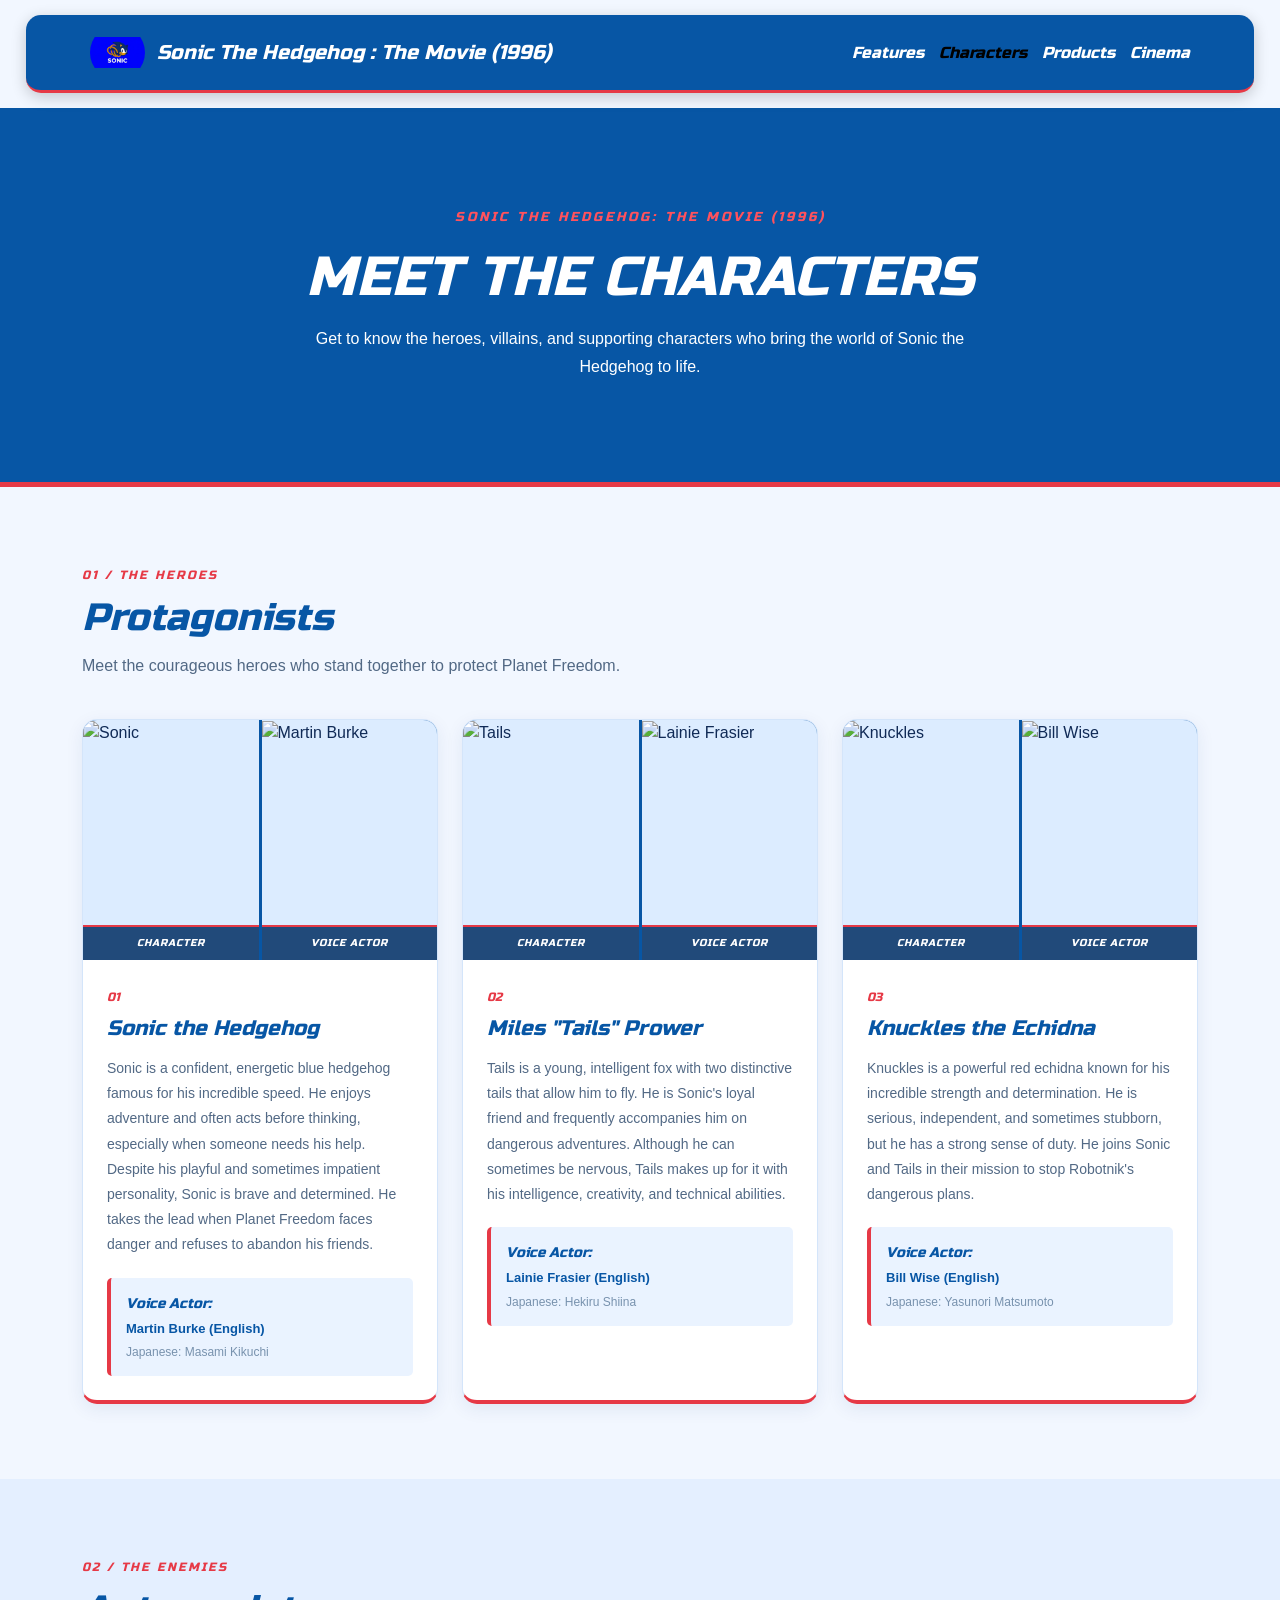
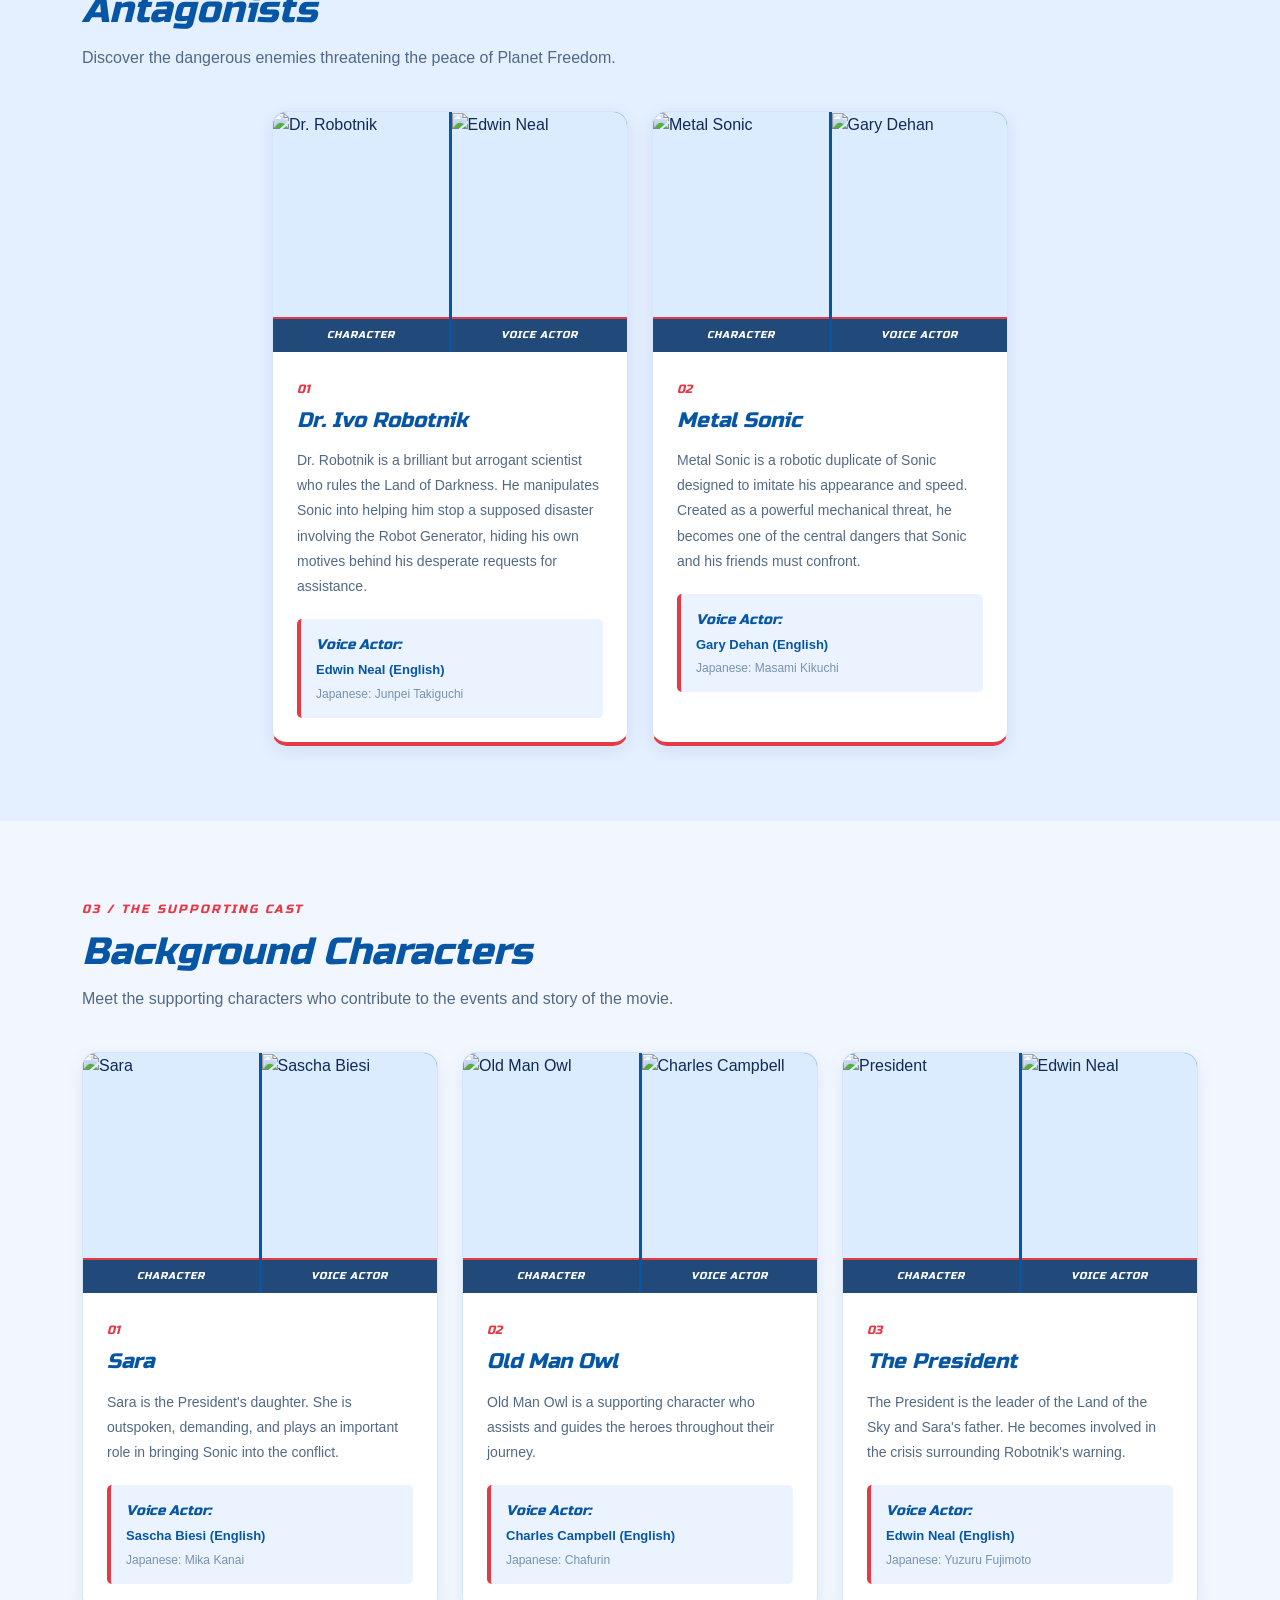
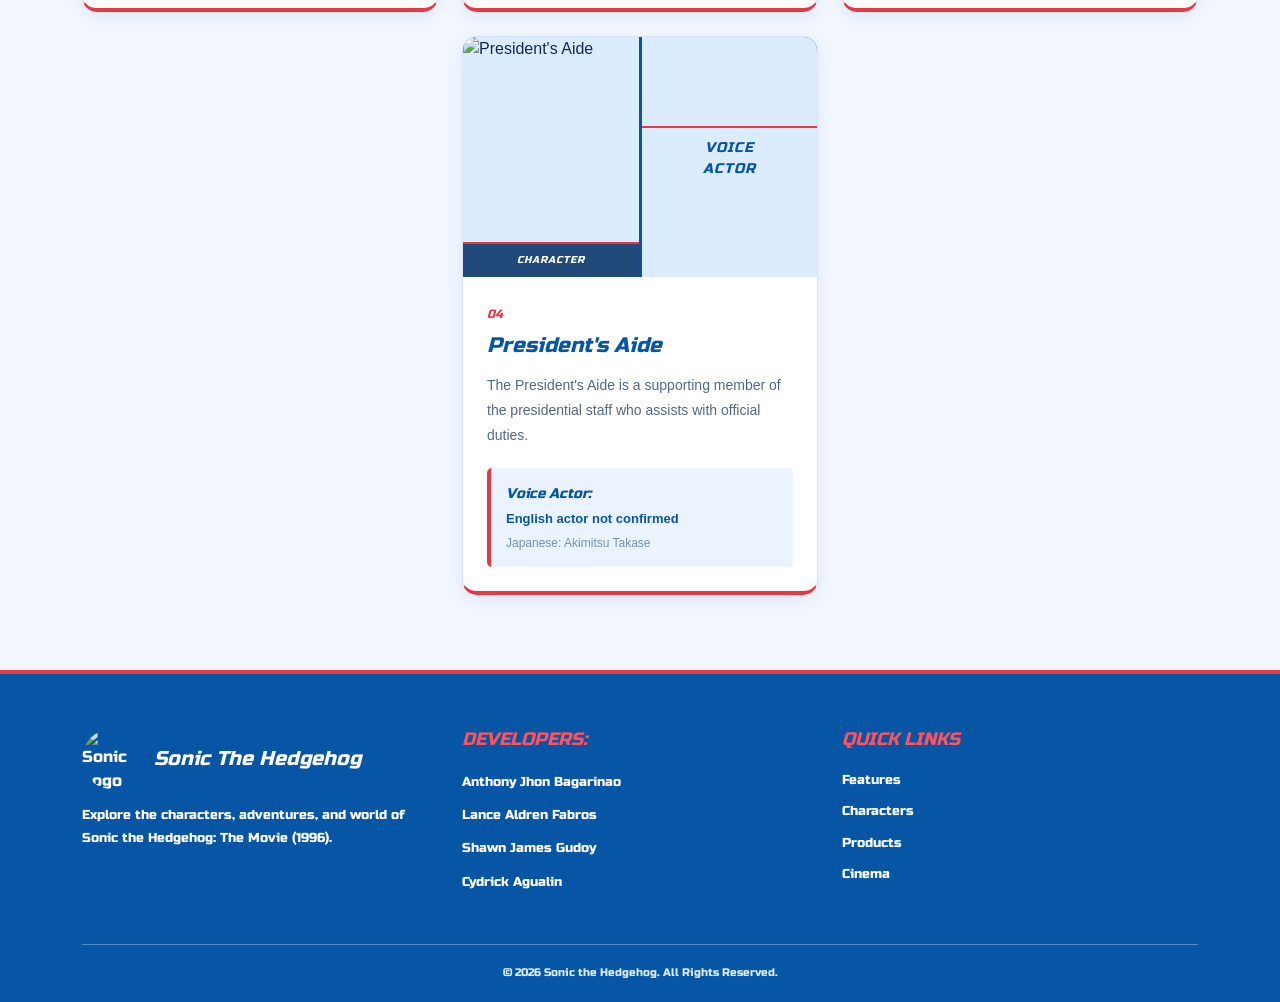
==== WD1L3_BAGARINAO/characters.html @ b0f621b7 "Add files via upload" ====
<!DOCTYPE html>
<html lang="en">

<head>
    <meta charset="UTF-8">
    <meta name="viewport" content="width=device-width, initial-scale=1.0">
    <title>Sonic the Hedgehog - Characters</title>

    <!-- Bootstrap CSS -->
    <link rel="stylesheet" href="rsc/css/bootstrap.min.css">

    <!-- Google Font -->
    <link rel="preconnect" href="https://fonts.googleapis.com">
    <link rel="preconnect" href="https://fonts.gstatic.com" crossorigin>
    <link href="https://fonts.googleapis.com/css2?family=Russo+One&display=swap" rel="stylesheet">

    <!-- External CSS -->
    <link rel="stylesheet" href="rsc/css/style.css">
    <link rel="stylesheet" href="rsc/css/characters.css">
</head>

<body>

    <!-- HEADER -->
    <header class="top-header">
        <nav class="container navbar">

            <!-- Brand Logo and Title -->
            <a class="navbar-brand" href="index.html">
                <img src="media/logo.jpg" class="logo" alt="Sonic Logo">
                <h1>Sonic The Hedgehog : The Movie (1996)</h1>
            </a>

            <!-- Navigation -->
            <ul class="navbar-nav">
                <li><a class="nav-link" href="index.html">Features</a></li>
                <li><a class="nav-link active" href="characters.html">Characters</a></li>
                <li><a class="nav-link" href="products.html">Products</a></li>
                <li><a class="nav-link" href="#cinema">Cinema</a></li>
            </ul>

        </nav>
    </header>


    <!-- HERO -->
    <section class="characters-hero">
        <div class="container">
            <p>SONIC THE HEDGEHOG: THE MOVIE (1996)</p>
            <h1>MEET THE CHARACTERS</h1>
            <p>Get to know the heroes, villains, and supporting characters who bring the world of Sonic the Hedgehog to life.</p>
        </div>
    </section>


    <!-- PROTAGONISTS -->
    <section class="character-section protagonists" id="protagonists">
        <div class="container">
            <div class="section-heading">
                <span>01 / THE HEROES</span>
                <h2>Protagonists</h2>
                <p>Meet the courageous heroes who stand together to protect Planet Freedom.</p>
            </div>

            <div class="row g-4 justify-content-center">

                <!-- SONIC -->
                <div class="col-12 col-md-6 col-lg-4">
                    <div class="character-card">
                        <div class="character-images">
                            <div class="character-image">
                                <img src="rsc/images/characters/sonic.jpg" alt="Sonic">
                                <span>CHARACTER</span>
                            </div>
                            <div class="actor-image">
                                <img src="rsc/images/voice-actors/martin-burke.jpg" alt="Martin Burke">
                                <span>VOICE ACTOR</span>
                            </div>
                        </div>
                        <div class="character-info">
                            <span class="character-number">01</span>
                            <h3>Sonic the Hedgehog</h3>
                            <p>Sonic is a confident, energetic blue hedgehog famous for his incredible speed. He enjoys adventure and often acts before thinking, especially when someone needs his help. Despite his playful and sometimes impatient personality, Sonic is brave and determined. He takes the lead when Planet Freedom faces danger and refuses to abandon his friends.</p>
                            <div class="voice-info">
                                <strong>Voice Actor:</strong>
                                <span>Martin Burke (English)</span>
                                <span class="japanese-voice">Japanese: Masami Kikuchi</span>
                            </div>
                        </div>
                    </div>
                </div>

                <!-- TAILS -->
                <div class="col-12 col-md-6 col-lg-4">
                    <div class="character-card">
                        <div class="character-images">
                            <div class="character-image">
                                <img src="rsc/images/characters/tails.jpg" alt="Tails">
                                <span>CHARACTER</span>
                            </div>
                            <div class="actor-image">
                                <img src="rsc/images/voice-actors/lainie-frasier.jpg" alt="Lainie Frasier">
                                <span>VOICE ACTOR</span>
                            </div>
                        </div>
                        <div class="character-info">
                            <span class="character-number">02</span>
                            <h3>Miles "Tails" Prower</h3>
                            <p>Tails is a young, intelligent fox with two distinctive tails that allow him to fly. He is Sonic's loyal friend and frequently accompanies him on dangerous adventures. Although he can sometimes be nervous, Tails makes up for it with his intelligence, creativity, and technical abilities.</p>
                            <div class="voice-info">
                                <strong>Voice Actor:</strong>
                                <span>Lainie Frasier (English)</span>
                                <span class="japanese-voice">Japanese: Hekiru Shiina</span>
                            </div>
                        </div>
                    </div>
                </div>

                <!-- KNUCKLES -->
                <div class="col-12 col-md-6 col-lg-4">
                    <div class="character-card">
                        <div class="character-images">
                            <div class="character-image">
                                <img src="rsc/images/characters/knuckles.jpg" alt="Knuckles">
                                <span>CHARACTER</span>
                            </div>
                            <div class="actor-image">
                                <img src="rsc/images/voice-actors/bill-wise.jpg" alt="Bill Wise">
                                <span>VOICE ACTOR</span>
                            </div>
                        </div>
                        <div class="character-info">
                            <span class="character-number">03</span>
                            <h3>Knuckles the Echidna</h3>
                            <p>Knuckles is a powerful red echidna known for his incredible strength and determination. He is serious, independent, and sometimes stubborn, but he has a strong sense of duty. He joins Sonic and Tails in their mission to stop Robotnik's dangerous plans.</p>
                            <div class="voice-info">
                                <strong>Voice Actor:</strong>
                                <span>Bill Wise (English)</span>
                                <span class="japanese-voice">Japanese: Yasunori Matsumoto</span>
                            </div>
                        </div>
                    </div>
                </div>

            </div>
        </div>
    </section>


    <!-- ANTAGONISTS -->
    <section class="character-section antagonists" id="antagonists">
        <div class="container">
            <div class="section-heading">
                <span>02 / THE ENEMIES</span>
                <h2>Antagonists</h2>
                <p>Discover the dangerous enemies threatening the peace of Planet Freedom.</p>
            </div>

            <div class="row g-4 justify-content-center">

                <!-- ROBOTNIK -->
                <div class="col-12 col-md-6 col-lg-4">
                    <div class="character-card">
                        <div class="character-images">
                            <div class="character-image">
                                <img src="rsc/images/characters/robotnik.jpg" alt="Dr. Robotnik">
                                <span>CHARACTER</span>
                            </div>
                            <div class="actor-image">
                                <img src="rsc/images/voice-actors/edwin-neal.jpg" alt="Edwin Neal">
                                <span>VOICE ACTOR</span>
                            </div>
                        </div>
                        <div class="character-info">
                            <span class="character-number">01</span>
                            <h3>Dr. Ivo Robotnik</h3>
                            <p>Dr. Robotnik is a brilliant but arrogant scientist who rules the Land of Darkness. He manipulates Sonic into helping him stop a supposed disaster involving the Robot Generator, hiding his own motives behind his desperate requests for assistance.</p>
                            <div class="voice-info">
                                <strong>Voice Actor:</strong>
                                <span>Edwin Neal (English)</span>
                                <span class="japanese-voice">Japanese: Junpei Takiguchi</span>
                            </div>
                        </div>
                    </div>
                </div>

                <!-- METAL SONIC -->
                <div class="col-12 col-md-6 col-lg-4">
                    <div class="character-card">
                        <div class="character-images">
                            <div class="character-image">
                                <img src="rsc/images/characters/metal-sonic.jpg" alt="Metal Sonic">
                                <span>CHARACTER</span>
                            </div>
                            <div class="actor-image">
                                <img src="rsc/images/voice-actors/gary-dehan.jpg" alt="Gary Dehan">
                                <span>VOICE ACTOR</span>
                            </div>
                        </div>
                        <div class="character-info">
                            <span class="character-number">02</span>
                            <h3>Metal Sonic</h3>
                            <p>Metal Sonic is a robotic duplicate of Sonic designed to imitate his appearance and speed. Created as a powerful mechanical threat, he becomes one of the central dangers that Sonic and his friends must confront.</p>
                            <div class="voice-info">
                                <strong>Voice Actor:</strong>
                                <span>Gary Dehan (English)</span>
                                <span class="japanese-voice">Japanese: Masami Kikuchi</span>
                            </div>
                        </div>
                    </div>
                </div>

            </div>
        </div>
    </section>


    <!-- BACKGROUND CHARACTERS -->
    <section class="character-section background-characters" id="background-characters">
        <div class="container">
            <div class="section-heading">
                <span>03 / THE SUPPORTING CAST</span>
                <h2>Background Characters</h2>
                <p>Meet the supporting characters who contribute to the events and story of the movie.</p>
            </div>

            <div class="row g-4 justify-content-center">

                <!-- SARA -->
                <div class="col-12 col-md-6 col-lg-4">
                    <div class="character-card">
                        <div class="character-images">
                            <div class="character-image">
                                <img src="rsc/images/characters/sara.jpg" alt="Sara">
                                <span>CHARACTER</span>
                            </div>
                            <div class="actor-image">
                                <img src="rsc/images/voice-actors/sascha-biesi.jpg" alt="Sascha Biesi">
                                <span>VOICE ACTOR</span>
                            </div>
                        </div>
                        <div class="character-info">
                            <span class="character-number">01</span>
                            <h3>Sara</h3>
                            <p>Sara is the President's daughter. She is outspoken, demanding, and plays an important role in bringing Sonic into the conflict.</p>
                            <div class="voice-info">
                                <strong>Voice Actor:</strong>
                                <span>Sascha Biesi (English)</span>
                                <span class="japanese-voice">Japanese: Mika Kanai</span>
                            </div>
                        </div>
                    </div>
                </div>

                <!-- OLD MAN OWL -->
                <div class="col-12 col-md-6 col-lg-4">
                    <div class="character-card">
                        <div class="character-images">
                            <div class="character-image">
                                <img src="rsc/images/characters/old-man-owl.jpg" alt="Old Man Owl">
                                <span>CHARACTER</span>
                            </div>
                            <div class="actor-image">
                                <img src="rsc/images/voice-actors/charles-campbell.jpg" alt="Charles Campbell">
                                <span>VOICE ACTOR</span>
                            </div>
                        </div>
                        <div class="character-info">
                            <span class="character-number">02</span>
                            <h3>Old Man Owl</h3>
                            <p>Old Man Owl is a supporting character who assists and guides the heroes throughout their journey.</p>
                            <div class="voice-info">
                                <strong>Voice Actor:</strong>
                                <span>Charles Campbell (English)</span>
                                <span class="japanese-voice">Japanese: Chafurin</span>
                            </div>
                        </div>
                    </div>
                </div>

                <!-- PRESIDENT -->
                <div class="col-12 col-md-6 col-lg-4">
                    <div class="character-card">
                        <div class="character-images">
                            <div class="character-image">
                                <img src="rsc/images/characters/president.jpg" alt="President">
                                <span>CHARACTER</span>
                            </div>
                            <div class="actor-image">
                                <img src="rsc/images/voice-actors/edwin-neal.jpg" alt="Edwin Neal">
                                <span>VOICE ACTOR</span>
                            </div>
                        </div>
                        <div class="character-info">
                            <span class="character-number">03</span>
                            <h3>The President</h3>
                            <p>The President is the leader of the Land of the Sky and Sara's father. He becomes involved in the crisis surrounding Robotnik's warning.</p>
                            <div class="voice-info">
                                <strong>Voice Actor:</strong>
                                <span>Edwin Neal (English)</span>
                                <span class="japanese-voice">Japanese: Yuzuru Fujimoto</span>
                            </div>
                        </div>
                    </div>
                </div>

                <!-- PRESIDENT'S AIDE -->
                <div class="col-12 col-md-6 col-lg-4">
                    <div class="character-card">
                        <div class="character-images">
                            <div class="character-image">
                                <img src="rsc/images/characters/presidents-aide.jpg" alt="President's Aide">
                                <span>CHARACTER</span>
                            </div>
                            <div class="actor-image actor-placeholder">
                                <span class="no-image">VOICE<br>ACTOR</span>
                            </div>
                        </div>
                        <div class="character-info">
                            <span class="character-number">04</span>
                            <h3>President's Aide</h3>
                            <p>The President's Aide is a supporting member of the presidential staff who assists with official duties.</p>
                            <div class="voice-info">
                                <strong>Voice Actor:</strong>
                                <span>English actor not confirmed</span>
                                <span class="japanese-voice">Japanese: Akimitsu Takase</span>
                            </div>
                        </div>
                    </div>
                </div>

            </div>
        </div>
    </section>


    <!-- FOOTER -->
    <footer class="site-footer">
        <div class="container">
            <div class="row g-4">

                <!-- WEBSITE BRAND -->
                <div class="col-12 col-md-4 footer-columns">
                    <div class="footer-brand">
                        <img src="media/logo2.jpg" class="footer-logo" alt="Sonic Logo">
                        <h1>Sonic The Hedgehog</h1>
                    </div>
                    <p>Explore the characters, adventures, and world of Sonic the Hedgehog: The Movie (1996).</p>
                </div>

                <!-- DEVELOPERS -->
                <div class="col-12 col-md-4 footer-columns dev">
                    <h3>DEVELOPERS:</h3>
                    <p>Anthony Jhon Bagarinao</p>
                    <p>Lance Aldren Fabros</p>
                    <p>Shawn James Gudoy</p>
                    <p>Cydrick Agualin</p>
                </div>

                <!-- QUICK LINKS -->
                <div class="col-12 col-md-4 footer-columns">
                    <h3>QUICK LINKS</h3>
                    <a href="index.html">Features</a>
                    <a href="characters.html">Characters</a>
                    <a href="products.html">Products</a>
                    <a href="#cinema">Cinema</a>
                </div>

            </div>

            <div class="footer-bottom">
                <p>&copy; 2026 Sonic the Hedgehog. All Rights Reserved.</p>
            </div>
        </div>
    </footer>

    <script src="rsc/js/bootstrap.bundle.min.js"></script>

</body>
</html>
---- WD1L3_BAGARINAO/rsc/css/style.css ----
/* GENERAL SETTINGS */
* {
    margin: 0;
    padding: 0;
    box-sizing: border-box;
}

body {
    font-family: Arial, Helvetica, sans-serif;
    background-color: #f2f7ff;
    color: #102a56;
}

/* HEADER */
.top-header {
    position: sticky;
    top: 15px;
    z-index: 1000;
    width: 96%;
    margin: 15px auto;
    background: #0756a5;
    border-radius: 15px;
    border-bottom: 3px solid #e63946;
    box-shadow: 0 4px 15px rgba(0, 0, 0, 0.2);
}

.top-header .navbar {
    display: flex;
    justify-content: space-between;
    align-items: center;
    padding: 10px 20px;
}

/* BRAND */
.top-header .navbar-brand {
    display: flex;
    align-items: center;
    gap: 12px;
    margin: 0;
    padding: 0;
    color: #ffffff;
    text-decoration: none;
    white-space: normal;
}

.top-header .navbar-brand h1 {
    font-family: 'Russo One', sans-serif;
    font-size: 20px;
    font-style: italic;
    font-weight: normal;
    margin: 0;
}

.logo {
    display: block;
    width: 55px;
    height: 55px;
    object-fit: contain;
    border-radius: 50%;
    flex-shrink: 0;
}

/* NAVIGATION */
.navbar-nav {
    display: flex;
    flex-direction: row;
    align-items: center;
    gap: 15px;
    margin: 0;
    padding: 0;
    list-style: none;
    font-family: 'Russo One', sans-serif;
}

.nav-link {
    color: #ffffff;
    font-style: italic;
    font-weight: normal;
    text-decoration: none;
    transition: 0.3s;
}

.nav-link:hover,
.nav-link.active {
    color: #ff525d;
}

/* FOOTER */
.site-footer {
    padding: 55px 0 20px;
    background: #0756a5;
    border-top: 4px solid #e63946;
    color: #ffffff;
    font-family: 'Russo One', sans-serif;
}

.footer-brand {
    display: flex;
    align-items: center;
    gap: 12px;
    margin-bottom: 15px;
}

.footer-logo {
    display: block;
    width: 60px;
    height: 60px;
    object-fit: contain;
    border-radius: 50%;
    flex-shrink: 0;
}

.footer-brand h1 {
    color: #ffffff;
    font-size: 20px;
    font-style: italic;
    font-weight: normal;
    margin: 0;
}

.footer-columns h3 {
    color: #ff525d;
    font-size: 18px;
    font-style: italic;
    font-weight: normal;
    margin-bottom: 20px;
}

.footer-columns p {
    color: #ffffff;
    font-size: 13px;
    line-height: 1.8;
    margin-bottom: 10px;
}

.footer-columns a {
    display: block;
    width: fit-content;
    color: #ffffff;
    font-size: 13px;
    text-decoration: none;
    margin-bottom: 12px;
    transition: 0.3s;
}

.footer-columns a:hover {
    color: #ff525d;
}

.footer-bottom {
    margin-top: 40px;
    padding-top: 20px;
    border-top: 1px solid rgba(255, 255, 255, 0.3);
    text-align: center;
}

.footer-bottom p {
    color: #dcecff;
    font-size: 11px;
    margin: 0;
}

/* RESPONSIVE HEADER AND FOOTER */
@media (max-width: 767px) {
    .top-header .navbar {
        flex-direction: column;
        gap: 12px;
    }

    .top-header .navbar-brand h1 {
        font-size: 16px;
        text-align: center;
    }

    .logo {
        width: 45px;
        height: 45px;
    }

    .navbar-nav {
        flex-wrap: wrap;
        justify-content: center;
        gap: 8px 15px;
    }

    .nav-link {
        font-size: 12px;
    }

    .footer-columns {
        text-align: center;
    }

    .footer-brand {
        justify-content: center;
    }

    .footer-columns a {
        margin-left: auto;
        margin-right: auto;
    }
}
---- WD1L3_BAGARINAO/rsc/css/characters.css ----
/* HERO */
.characters-hero {
    padding: 100px 20px;
    text-align: center;
    background: #0756a5;
    border-bottom: 5px solid #e63946;
    color: #ffffff;
}

.characters-hero p:first-child {
    color: #ff525d;
    font-family: 'Russo One', sans-serif;
    font-size: 13px;
    font-style: italic;
    font-weight: normal;
    letter-spacing: 3px;
}

.characters-hero h1 {
    font-family: 'Russo One', sans-serif;
    font-size: clamp(32px, 5vw, 55px);
    font-style: italic;
    font-weight: normal;
    margin: 15px 0;
}

.characters-hero p:last-child {
    max-width: 650px;
    margin: auto;
    line-height: 1.8;
}

/* SECTIONS */
.character-section {
    padding: 75px 0;
}

.protagonists,
.background-characters {
    background: #f2f7ff;
}

.antagonists {
    background: #e4efff;
}

/* SECTION HEADINGS */
.section-heading {
    margin-bottom: 40px;
}

.section-heading span {
    color: #e63946;
    font-family: 'Russo One', sans-serif;
    font-size: 12px;
    font-style: italic;
    font-weight: normal;
    letter-spacing: 2px;
}

.section-heading h2 {
    color: #0756a5;
    font-family: 'Russo One', sans-serif;
    font-size: 38px;
    font-style: italic;
    font-weight: normal;
    margin: 10px 0;
}

.section-heading p {
    color: #526985;
    max-width: 600px;
    line-height: 1.7;
}

/* CARDS */
.character-card {
    height: 100%;
    overflow: hidden;
    background: #ffffff;
    border: 1px solid #d4e5fa;
    border-bottom: 4px solid #e63946;
    border-radius: 15px;
    box-shadow: 0 5px 18px rgba(7, 56, 111, 0.08);
    transition: 0.3s;
}

.character-card:hover {
    transform: translateY(-6px);
    box-shadow: 0 12px 25px rgba(7, 56, 111, 0.15);
}

/* IMAGES */
.character-images {
    display: grid;
    grid-template-columns: 1fr 1fr;
    gap: 3px;
    height: 240px;
    background: #0756a5;
}

.character-image,
.actor-image {
    position: relative;
    min-width: 0;
    overflow: hidden;
    background: #dcecff;
}

.character-image img,
.actor-image img {
    width: 100%;
    height: 100%;
    object-fit: cover;
    transition: 0.3s;
}

.character-card:hover img {
    transform: scale(1.05);
}

.character-image span,
.actor-image span {
    position: absolute;
    bottom: 0;
    left: 0;
    width: 100%;
    padding: 9px 5px;
    text-align: center;
    background: rgba(7, 52, 104, 0.88);
    border-top: 2px solid #e63946;
    color: #ffffff;
    font-family: 'Russo One', sans-serif;
    font-size: 10px;
    font-style: italic;
    font-weight: normal;
    letter-spacing: 1px;
}

/* MISSING IMAGE */
.actor-placeholder {
    display: flex;
    justify-content: center;
    align-items: center;
}

.actor-placeholder .no-image {
    position: static;
    background: none;
    color: #0756a5;
    font-family: 'Russo One', sans-serif;
    font-size: 14px;
    font-style: italic;
    text-align: center;
}

/* INFORMATION */
.character-info {
    padding: 24px;
}

.character-number {
    color: #e63946;
    font-family: 'Russo One', sans-serif;
    font-size: 12px;
    font-style: italic;
    font-weight: normal;
}

.character-info h3 {
    color: #0756a5;
    font-family: 'Russo One', sans-serif;
    font-size: 21px;
    font-style: italic;
    font-weight: normal;
    margin: 8px 0 15px;
}

.character-info > p {
    color: #526985;
    font-size: 14px;
    line-height: 1.8;
    margin-bottom: 20px;
}

/* VOICE ACTOR */
.voice-info {
    display: flex;
    flex-direction: column;
    gap: 5px;
    padding: 15px;
    background: #eaf3ff;
    border-left: 4px solid #e63946;
    border-radius: 5px;
    font-size: 13px;
}

.voice-info strong {
    color: #0756a5;
    font-family: 'Russo One', sans-serif;
    font-size: 14px;
    font-style: italic;
    font-weight: normal;
}

.voice-info > span {
    color: #0756a5;
    font-weight: 700;
}

.voice-info .japanese-voice {
    color: #7892ae;
    font-size: 12px;
    font-weight: 500;
}

/* RESPONSIVE */
@media (max-width: 767px) {
    .characters-hero {
        padding: 70px 20px;
    }

    .characters-hero h1 {
        font-size: 32px;
    }

    .character-section {
        padding: 50px 0;
    }

    .section-heading h2 {
        font-size: 30px;
    }

    .character-images {
        height: 230px;
    }

    .character-info h3 {
        font-size: 19px;
    }
}
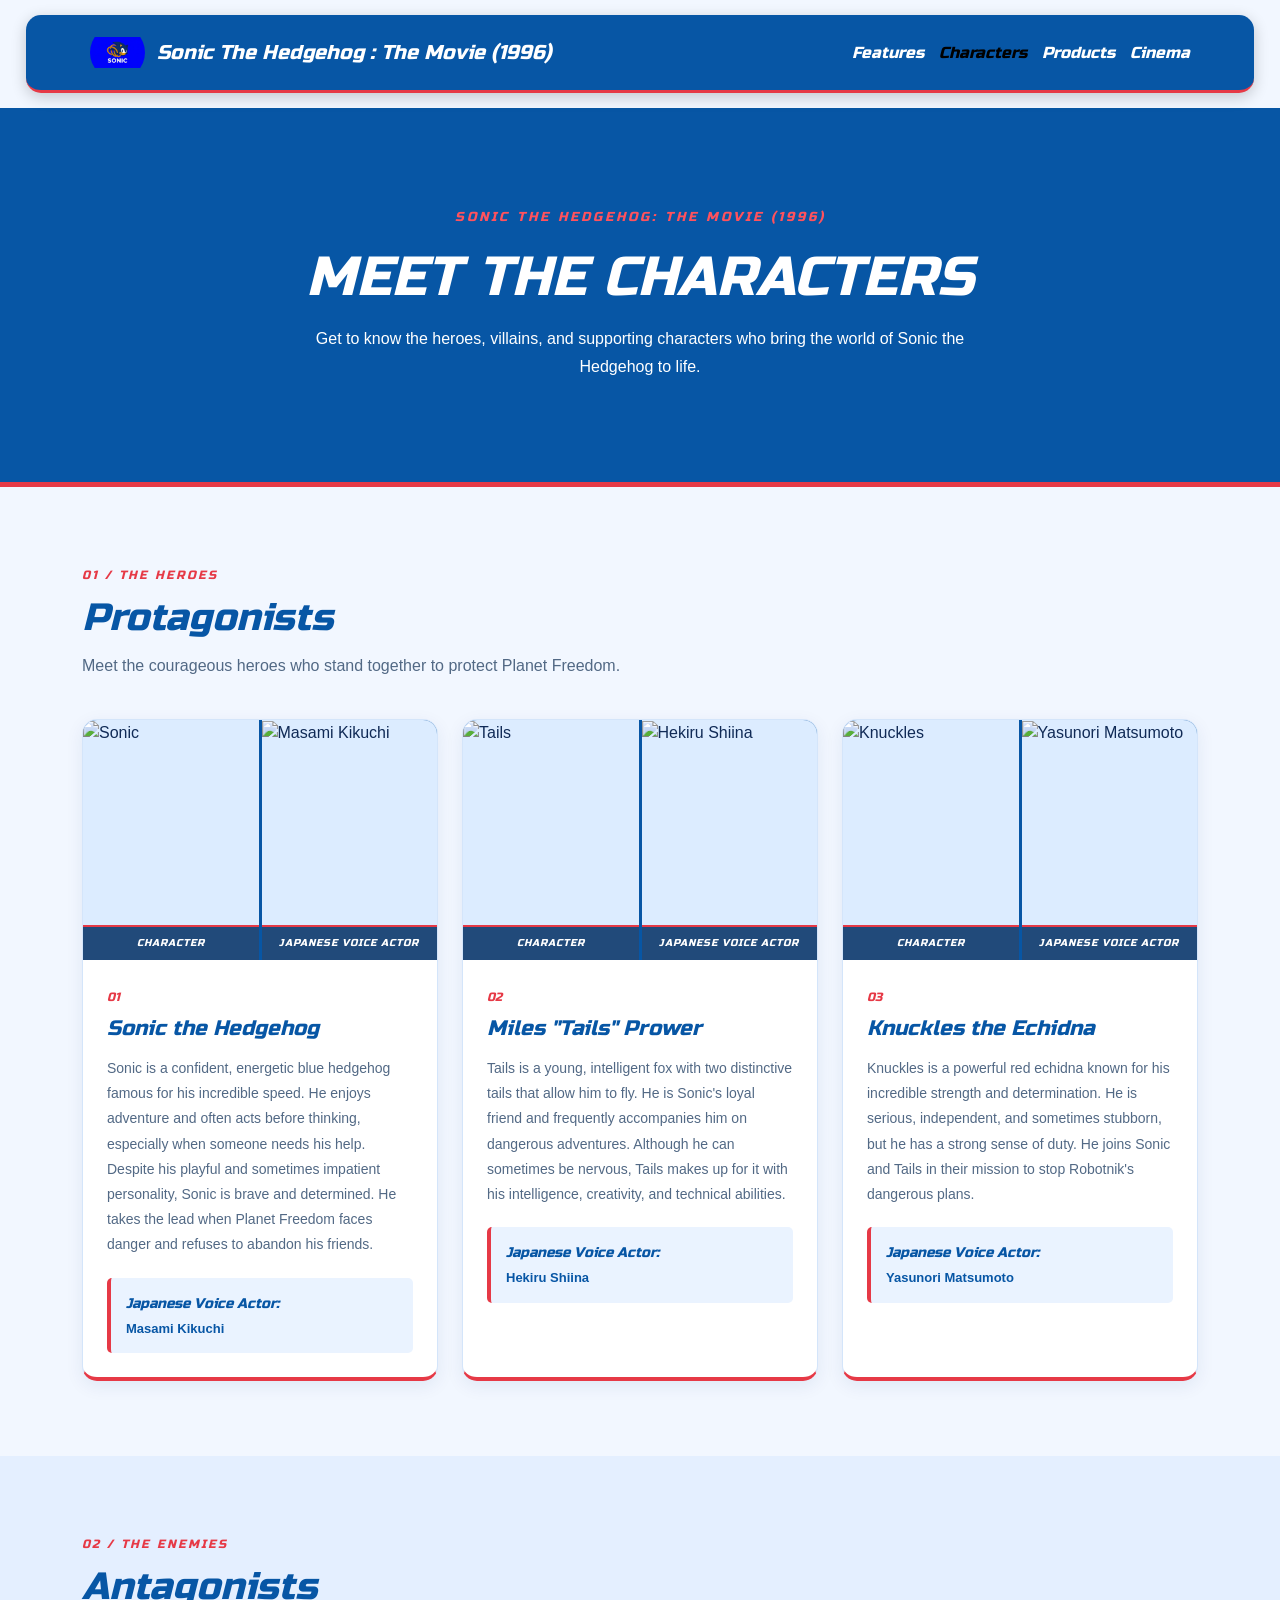
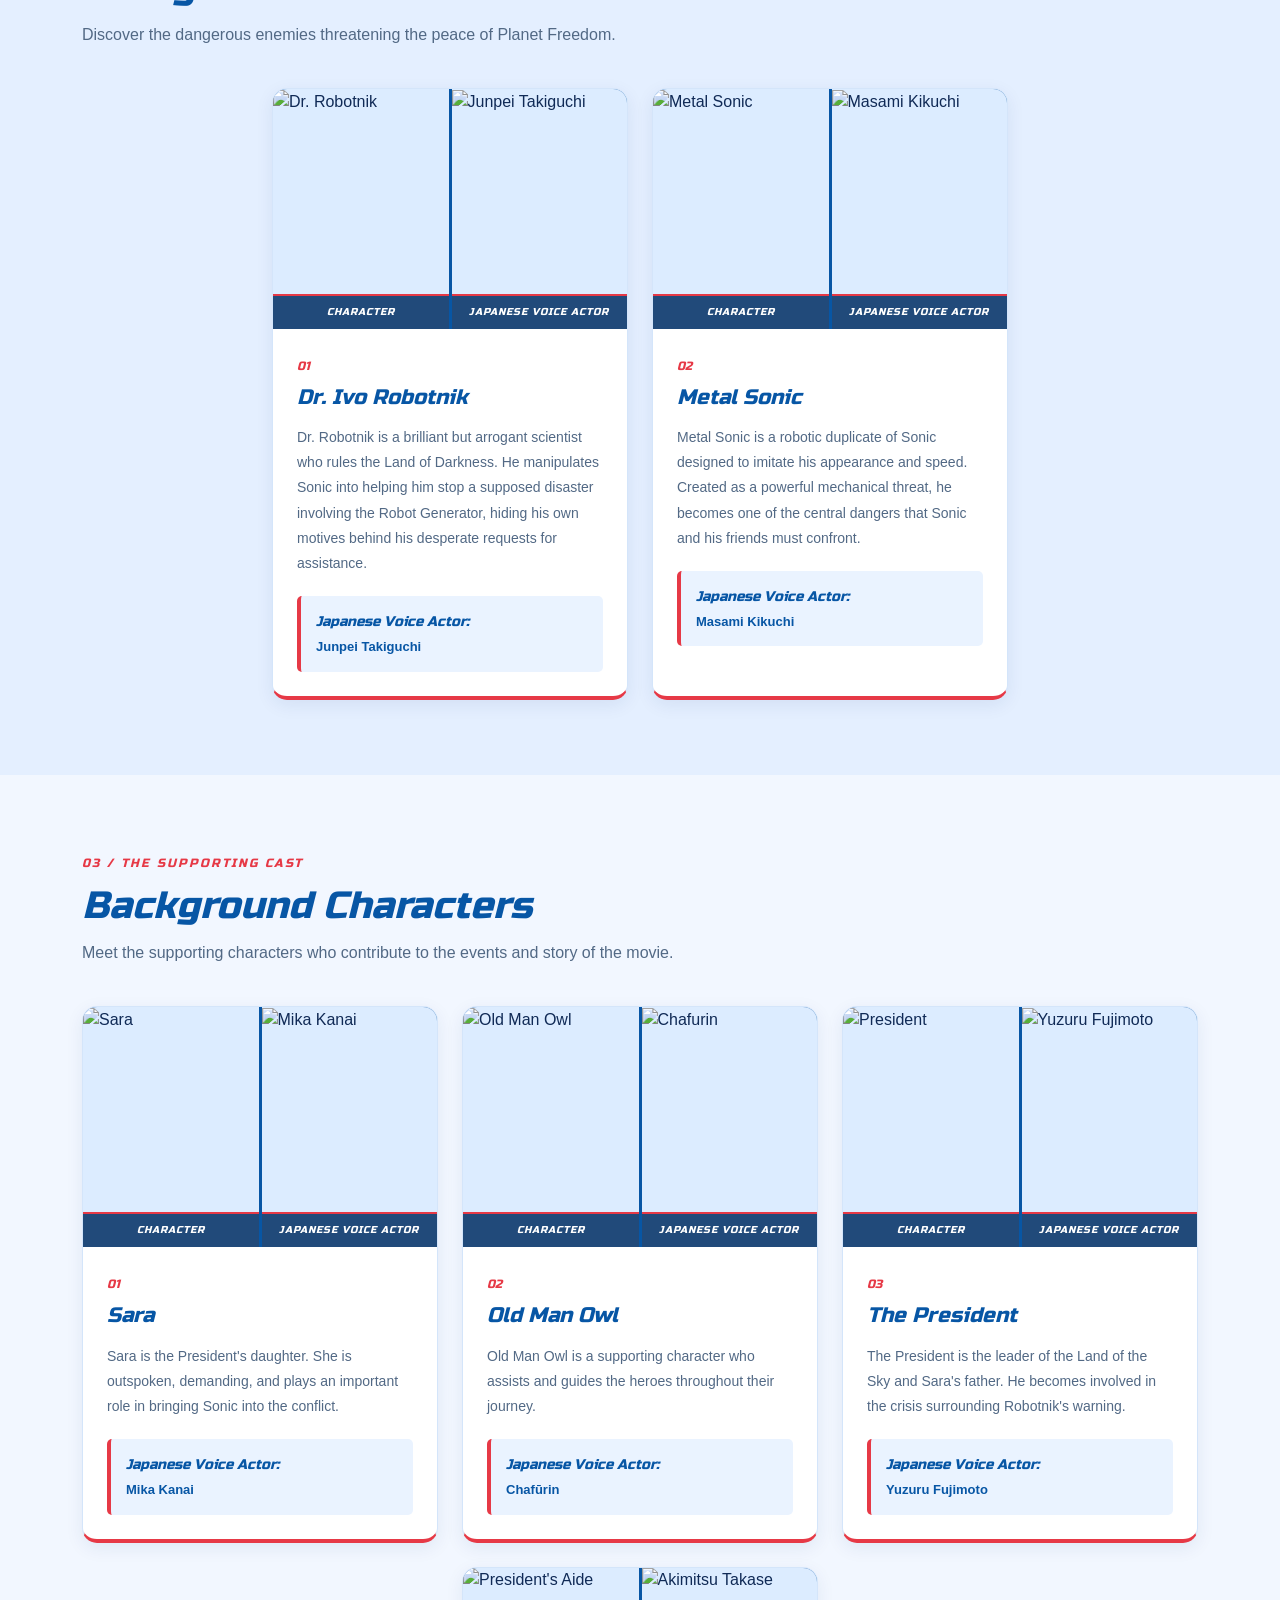
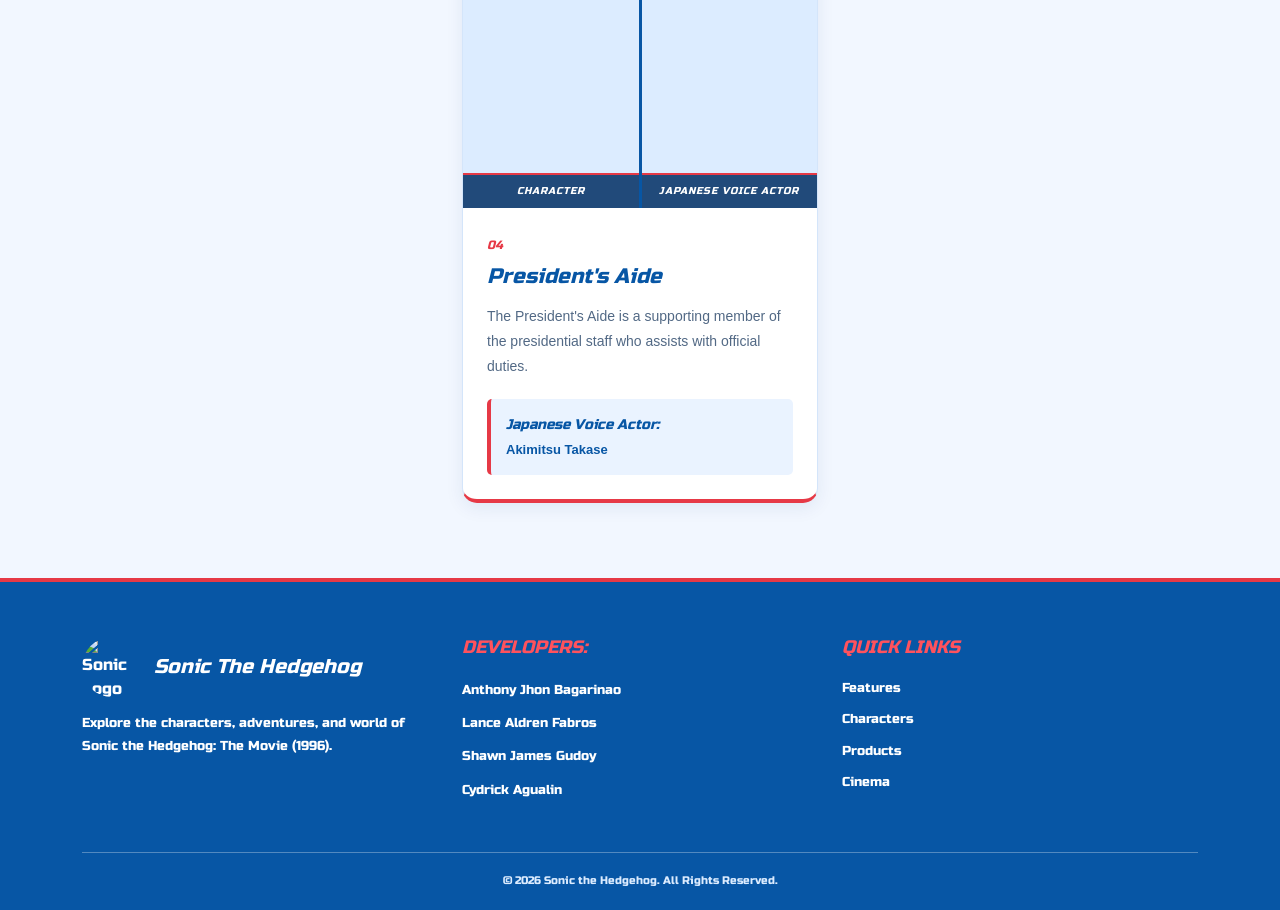
==== commit ad0fc685: "Update characters.html" ====
--- a/WD1L3_BAGARINAO/characters.html
+++ b/WD1L3_BAGARINAO/characters.html
@@ -1,4 +1,3 @@
-
 <!DOCTYPE html>
 <html lang="en">
 
@@ -74,8 +73,8 @@
                                 <span>CHARACTER</span>
                             </div>
                             <div class="actor-image">
-                                <img src="rsc/images/voice-actors/martin-burke.jpg" alt="Martin Burke">
-                                <span>VOICE ACTOR</span>
+                                <img src="rsc/images/voice-actors/masami-kikuchi.jpg" alt="Masami Kikuchi">
+                                <span>JAPANESE VOICE ACTOR</span>
                             </div>
                         </div>
                         <div class="character-info">
@@ -83,9 +82,8 @@
                             <h3>Sonic the Hedgehog</h3>
                             <p>Sonic is a confident, energetic blue hedgehog famous for his incredible speed. He enjoys adventure and often acts before thinking, especially when someone needs his help. Despite his playful and sometimes impatient personality, Sonic is brave and determined. He takes the lead when Planet Freedom faces danger and refuses to abandon his friends.</p>
                             <div class="voice-info">
-                                <strong>Voice Actor:</strong>
-                                <span>Martin Burke (English)</span>
-                                <span class="japanese-voice">Japanese: Masami Kikuchi</span>
+                                <strong>Japanese Voice Actor:</strong>
+                                <span>Masami Kikuchi</span>
                             </div>
                         </div>
                     </div>
@@ -100,8 +98,8 @@
                                 <span>CHARACTER</span>
                             </div>
                             <div class="actor-image">
-                                <img src="rsc/images/voice-actors/lainie-frasier.jpg" alt="Lainie Frasier">
-                                <span>VOICE ACTOR</span>
+                                <img src="rsc/images/voice-actors/hekiru-shiina.jpg" alt="Hekiru Shiina">
+                                <span>JAPANESE VOICE ACTOR</span>
                             </div>
                         </div>
                         <div class="character-info">
@@ -109,9 +107,8 @@
                             <h3>Miles "Tails" Prower</h3>
                             <p>Tails is a young, intelligent fox with two distinctive tails that allow him to fly. He is Sonic's loyal friend and frequently accompanies him on dangerous adventures. Although he can sometimes be nervous, Tails makes up for it with his intelligence, creativity, and technical abilities.</p>
                             <div class="voice-info">
-                                <strong>Voice Actor:</strong>
-                                <span>Lainie Frasier (English)</span>
-                                <span class="japanese-voice">Japanese: Hekiru Shiina</span>
+                                <strong>Japanese Voice Actor:</strong>
+                                <span>Hekiru Shiina</span>
                             </div>
                         </div>
                     </div>
@@ -126,8 +123,8 @@
                                 <span>CHARACTER</span>
                             </div>
                             <div class="actor-image">
-                                <img src="rsc/images/voice-actors/bill-wise.jpg" alt="Bill Wise">
-                                <span>VOICE ACTOR</span>
+                                <img src="rsc/images/voice-actors/yasunori-matsumoto.jpg" alt="Yasunori Matsumoto">
+                                <span>JAPANESE VOICE ACTOR</span>
                             </div>
                         </div>
                         <div class="character-info">
@@ -135,9 +132,8 @@
                             <h3>Knuckles the Echidna</h3>
                             <p>Knuckles is a powerful red echidna known for his incredible strength and determination. He is serious, independent, and sometimes stubborn, but he has a strong sense of duty. He joins Sonic and Tails in their mission to stop Robotnik's dangerous plans.</p>
                             <div class="voice-info">
-                                <strong>Voice Actor:</strong>
-                                <span>Bill Wise (English)</span>
-                                <span class="japanese-voice">Japanese: Yasunori Matsumoto</span>
+                                <strong>Japanese Voice Actor:</strong>
+                                <span>Yasunori Matsumoto</span>
                             </div>
                         </div>
                     </div>
@@ -168,8 +164,8 @@
                                 <span>CHARACTER</span>
                             </div>
                             <div class="actor-image">
-                                <img src="rsc/images/voice-actors/edwin-neal.jpg" alt="Edwin Neal">
-                                <span>VOICE ACTOR</span>
+                                <img src="rsc/images/voice-actors/junpei-takiguchi.jpg" alt="Junpei Takiguchi">
+                                <span>JAPANESE VOICE ACTOR</span>
                             </div>
                         </div>
                         <div class="character-info">
@@ -177,9 +173,8 @@
                             <h3>Dr. Ivo Robotnik</h3>
                             <p>Dr. Robotnik is a brilliant but arrogant scientist who rules the Land of Darkness. He manipulates Sonic into helping him stop a supposed disaster involving the Robot Generator, hiding his own motives behind his desperate requests for assistance.</p>
                             <div class="voice-info">
-                                <strong>Voice Actor:</strong>
-                                <span>Edwin Neal (English)</span>
-                                <span class="japanese-voice">Japanese: Junpei Takiguchi</span>
+                                <strong>Japanese Voice Actor:</strong>
+                                <span>Junpei Takiguchi</span>
                             </div>
                         </div>
                     </div>
@@ -194,8 +189,8 @@
                                 <span>CHARACTER</span>
                             </div>
                             <div class="actor-image">
-                                <img src="rsc/images/voice-actors/gary-dehan.jpg" alt="Gary Dehan">
-                                <span>VOICE ACTOR</span>
+                                <img src="rsc/images/voice-actors/masami-kikuchi.jpg" alt="Masami Kikuchi">
+                                <span>JAPANESE VOICE ACTOR</span>
                             </div>
                         </div>
                         <div class="character-info">
@@ -203,9 +198,8 @@
                             <h3>Metal Sonic</h3>
                             <p>Metal Sonic is a robotic duplicate of Sonic designed to imitate his appearance and speed. Created as a powerful mechanical threat, he becomes one of the central dangers that Sonic and his friends must confront.</p>
                             <div class="voice-info">
-                                <strong>Voice Actor:</strong>
-                                <span>Gary Dehan (English)</span>
-                                <span class="japanese-voice">Japanese: Masami Kikuchi</span>
+                                <strong>Japanese Voice Actor:</strong>
+                                <span>Masami Kikuchi</span>
                             </div>
                         </div>
                     </div>
@@ -236,8 +230,8 @@
                                 <span>CHARACTER</span>
                             </div>
                             <div class="actor-image">
-                                <img src="rsc/images/voice-actors/sascha-biesi.jpg" alt="Sascha Biesi">
-                                <span>VOICE ACTOR</span>
+                                <img src="rsc/images/voice-actors/mika-kanai.jpg" alt="Mika Kanai">
+                                <span>JAPANESE VOICE ACTOR</span>
                             </div>
                         </div>
                         <div class="character-info">
@@ -245,9 +239,8 @@
                             <h3>Sara</h3>
                             <p>Sara is the President's daughter. She is outspoken, demanding, and plays an important role in bringing Sonic into the conflict.</p>
                             <div class="voice-info">
-                                <strong>Voice Actor:</strong>
-                                <span>Sascha Biesi (English)</span>
-                                <span class="japanese-voice">Japanese: Mika Kanai</span>
+                                <strong>Japanese Voice Actor:</strong>
+                                <span>Mika Kanai</span>
                             </div>
                         </div>
                     </div>
@@ -262,8 +255,8 @@
                                 <span>CHARACTER</span>
                             </div>
                             <div class="actor-image">
-                                <img src="rsc/images/voice-actors/charles-campbell.jpg" alt="Charles Campbell">
-                                <span>VOICE ACTOR</span>
+                                <img src="rsc/images/voice-actors/chafurin.jpg" alt="Chafurin">
+                                <span>JAPANESE VOICE ACTOR</span>
                             </div>
                         </div>
                         <div class="character-info">
@@ -271,9 +264,8 @@
                             <h3>Old Man Owl</h3>
                             <p>Old Man Owl is a supporting character who assists and guides the heroes throughout their journey.</p>
                             <div class="voice-info">
-                                <strong>Voice Actor:</strong>
-                                <span>Charles Campbell (English)</span>
-                                <span class="japanese-voice">Japanese: Chafurin</span>
+                                <strong>Japanese Voice Actor:</strong>
+                                <span>Chafūrin</span>
                             </div>
                         </div>
                     </div>
@@ -288,8 +280,8 @@
                                 <span>CHARACTER</span>
                             </div>
                             <div class="actor-image">
-                                <img src="rsc/images/voice-actors/edwin-neal.jpg" alt="Edwin Neal">
-                                <span>VOICE ACTOR</span>
+                                <img src="rsc/images/voice-actors/yuzuru-fujimoto.jpg" alt="Yuzuru Fujimoto">
+                                <span>JAPANESE VOICE ACTOR</span>
                             </div>
                         </div>
                         <div class="character-info">
@@ -297,9 +289,8 @@
                             <h3>The President</h3>
                             <p>The President is the leader of the Land of the Sky and Sara's father. He becomes involved in the crisis surrounding Robotnik's warning.</p>
                             <div class="voice-info">
-                                <strong>Voice Actor:</strong>
-                                <span>Edwin Neal (English)</span>
-                                <span class="japanese-voice">Japanese: Yuzuru Fujimoto</span>
+                                <strong>Japanese Voice Actor:</strong>
+                                <span>Yuzuru Fujimoto</span>
                             </div>
                         </div>
                     </div>
@@ -313,8 +304,9 @@
                                 <img src="rsc/images/characters/presidents-aide.jpg" alt="President's Aide">
                                 <span>CHARACTER</span>
                             </div>
-                            <div class="actor-image actor-placeholder">
-                                <span class="no-image">VOICE<br>ACTOR</span>
+                            <div class="actor-image">
+                                <img src="rsc/images/voice-actors/akimitsu-takase.jpg" alt="Akimitsu Takase">
+                                <span>JAPANESE VOICE ACTOR</span>
                             </div>
                         </div>
                         <div class="character-info">
@@ -322,9 +314,8 @@
                             <h3>President's Aide</h3>
                             <p>The President's Aide is a supporting member of the presidential staff who assists with official duties.</p>
                             <div class="voice-info">
-                                <strong>Voice Actor:</strong>
-                                <span>English actor not confirmed</span>
-                                <span class="japanese-voice">Japanese: Akimitsu Takase</span>
+                                <strong>Japanese Voice Actor:</strong>
+                                <span>Akimitsu Takase</span>
                             </div>
                         </div>
                     </div>
